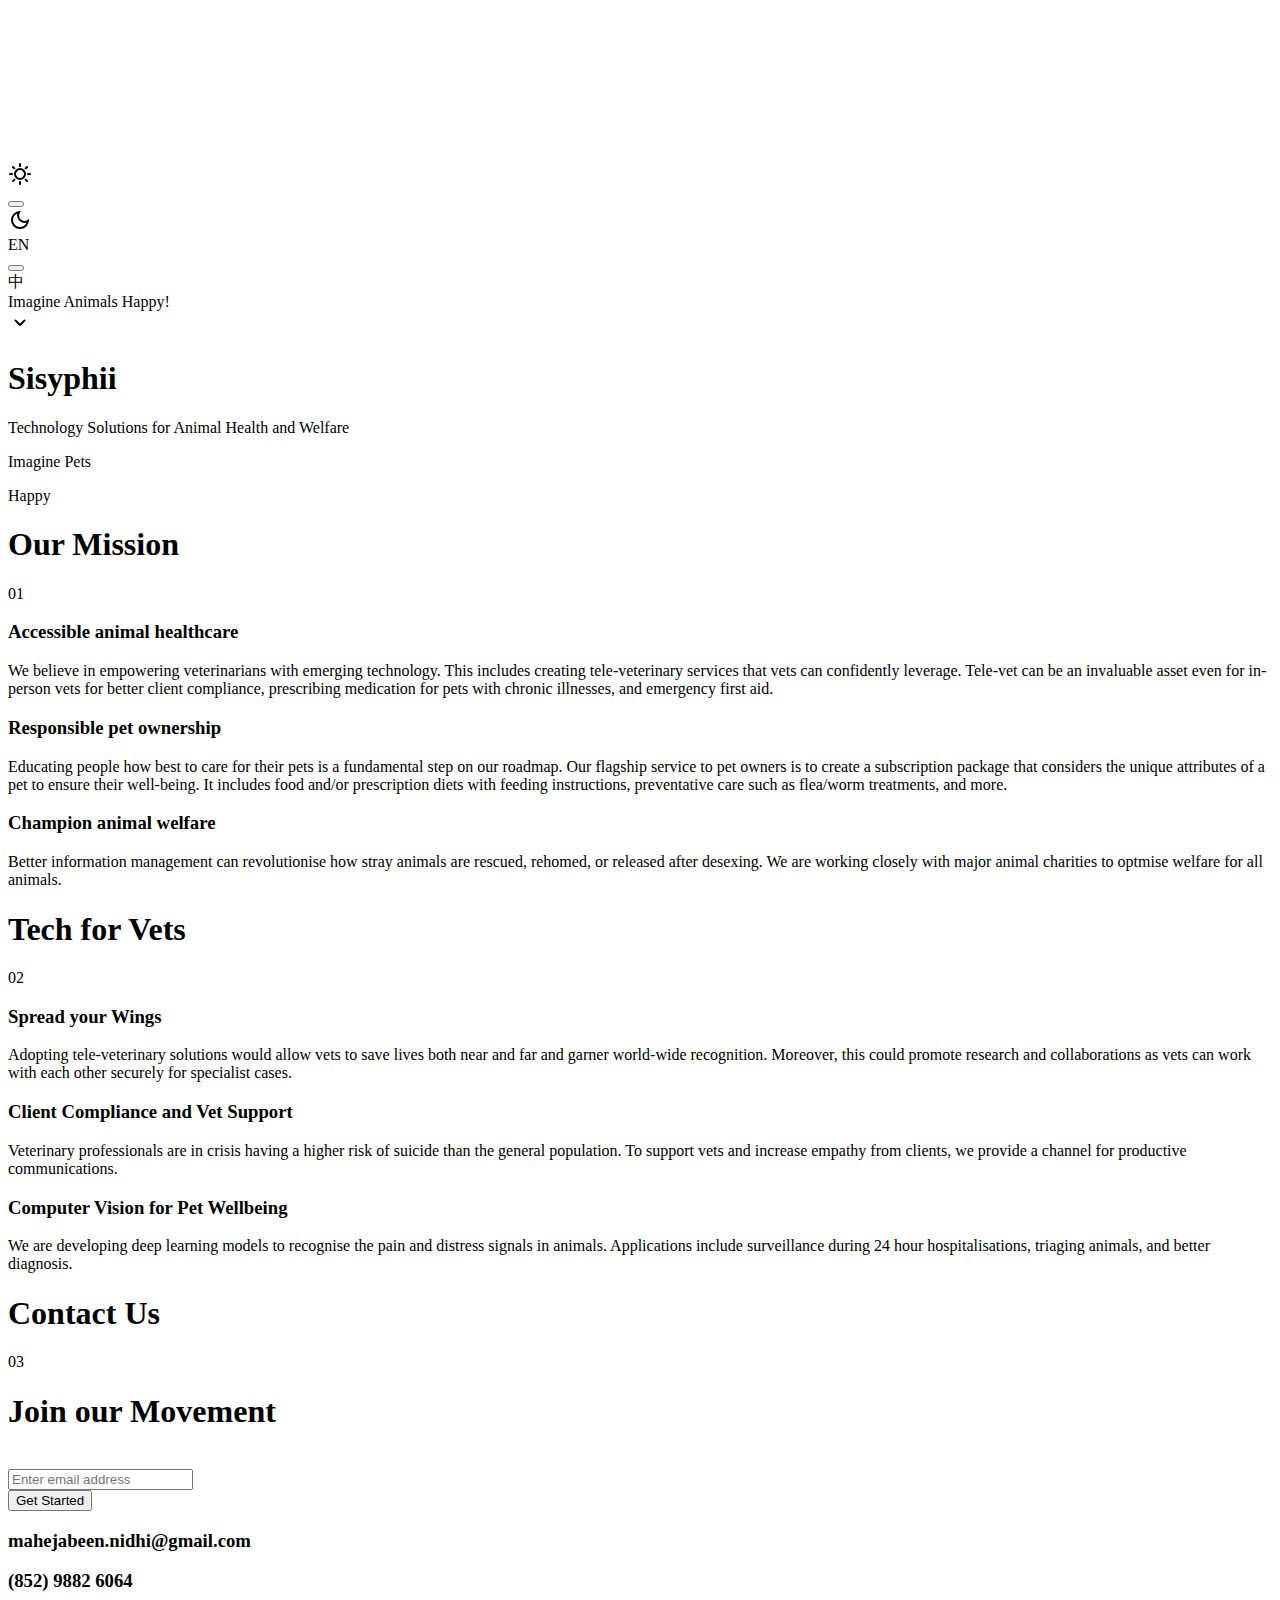
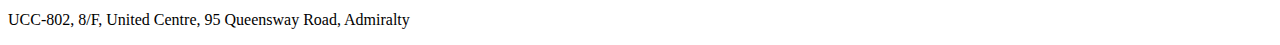
==== vite-project/index.html @ 1070ff17 "Ananda's first commit" ====
<!DOCTYPE html>
<html lang="en">
  <head>
    <meta charset="UTF-8" />
    <link rel="icon" type="image/svg+xml" href="favicon.svg" />
    <meta name="viewport" content="width=device-width, initial-scale=1.0" />
    <title>Sisyphii</title>
  </head>
  <body class="light-theme">
    <div class="experience">
      <canvas class="experience-canvas"></canvas>
    </div>

    <!-- Preloader -->
    <div class="preloader">
      <div class="preloader-wrapper">
        <div class="loading">
          <div class="circle"></div>
          <div class="circle"></div>
          <div class="circle"></div>
        </div>
      </div>
    </div>

    <div class="page" asscroll-container>

      <div class="toggle-bar">
        <div class="sun-wrapper">
          <svg xmlns="http://www.w3.org/2000/svg" height="24" width="24"><path fill="currentColor" d="M12 5Q11.575 5 11.288 4.712Q11 4.425 11 4V2Q11 1.575 11.288 1.287Q11.575 1 12 1Q12.425 1 12.713 1.287Q13 1.575 13 2V4Q13 4.425 12.713 4.712Q12.425 5 12 5ZM16.95 7.05Q16.675 6.775 16.675 6.362Q16.675 5.95 16.95 5.65L18.35 4.225Q18.65 3.925 19.062 3.925Q19.475 3.925 19.775 4.225Q20.05 4.5 20.05 4.925Q20.05 5.35 19.775 5.625L18.35 7.05Q18.075 7.325 17.65 7.325Q17.225 7.325 16.95 7.05ZM20 13Q19.575 13 19.288 12.712Q19 12.425 19 12Q19 11.575 19.288 11.287Q19.575 11 20 11H22Q22.425 11 22.712 11.287Q23 11.575 23 12Q23 12.425 22.712 12.712Q22.425 13 22 13ZM12 23Q11.575 23 11.288 22.712Q11 22.425 11 22V20Q11 19.575 11.288 19.288Q11.575 19 12 19Q12.425 19 12.713 19.288Q13 19.575 13 20V22Q13 22.425 12.713 22.712Q12.425 23 12 23ZM5.65 7.05 4.225 5.65Q3.925 5.35 3.925 4.925Q3.925 4.5 4.225 4.225Q4.5 3.95 4.925 3.95Q5.35 3.95 5.625 4.225L7.05 5.65Q7.325 5.925 7.325 6.35Q7.325 6.775 7.05 7.05Q6.75 7.325 6.35 7.325Q5.95 7.325 5.65 7.05ZM18.35 19.775 16.95 18.35Q16.675 18.05 16.675 17.638Q16.675 17.225 16.95 16.95Q17.225 16.675 17.638 16.675Q18.05 16.675 18.35 16.95L19.775 18.35Q20.075 18.625 20.062 19.05Q20.05 19.475 19.775 19.775Q19.475 20.075 19.05 20.075Q18.625 20.075 18.35 19.775ZM2 13Q1.575 13 1.288 12.712Q1 12.425 1 12Q1 11.575 1.288 11.287Q1.575 11 2 11H4Q4.425 11 4.713 11.287Q5 11.575 5 12Q5 12.425 4.713 12.712Q4.425 13 4 13ZM4.225 19.775Q3.95 19.5 3.95 19.075Q3.95 18.65 4.225 18.375L5.65 16.95Q5.925 16.675 6.338 16.675Q6.75 16.675 7.05 16.95Q7.35 17.25 7.35 17.663Q7.35 18.075 7.05 18.375L5.65 19.775Q5.35 20.075 4.925 20.075Q4.5 20.075 4.225 19.775ZM12 18Q9.5 18 7.75 16.25Q6 14.5 6 12Q6 9.5 7.75 7.75Q9.5 6 12 6Q14.5 6 16.25 7.75Q18 9.5 18 12Q18 14.5 16.25 16.25Q14.5 18 12 18ZM12 16Q13.65 16 14.825 14.825Q16 13.65 16 12Q16 10.35 14.825 9.175Q13.65 8 12 8Q10.35 8 9.175 9.175Q8 10.35 8 12Q8 13.65 9.175 14.825Q10.35 16 12 16Z"/></svg>
        </div>
        <button class="toggle-button">
          <div class="toggle-circle"></div>
        </button>
        <div class="moon-wrapper">
          <svg xmlns="http://www.w3.org/2000/svg" height="24" width="24"><path fill="currentColor" d="M12 21Q8.25 21 5.625 18.375Q3 15.75 3 12Q3 8.25 5.625 5.625Q8.25 3 12 3Q12.35 3 12.688 3.025Q13.025 3.05 13.35 3.1Q12.325 3.825 11.713 4.987Q11.1 6.15 11.1 7.5Q11.1 9.75 12.675 11.325Q14.25 12.9 16.5 12.9Q17.875 12.9 19.025 12.287Q20.175 11.675 20.9 10.65Q20.95 10.975 20.975 11.312Q21 11.65 21 12Q21 15.75 18.375 18.375Q15.75 21 12 21ZM12 19Q14.2 19 15.95 17.788Q17.7 16.575 18.5 14.625Q18 14.75 17.5 14.825Q17 14.9 16.5 14.9Q13.425 14.9 11.262 12.738Q9.1 10.575 9.1 7.5Q9.1 7 9.175 6.5Q9.25 6 9.375 5.5Q7.425 6.3 6.213 8.05Q5 9.8 5 12Q5 14.9 7.05 16.95Q9.1 19 12 19ZM11.75 12.25Q11.75 12.25 11.75 12.25Q11.75 12.25 11.75 12.25Q11.75 12.25 11.75 12.25Q11.75 12.25 11.75 12.25Q11.75 12.25 11.75 12.25Q11.75 12.25 11.75 12.25Q11.75 12.25 11.75 12.25Q11.75 12.25 11.75 12.25Q11.75 12.25 11.75 12.25Q11.75 12.25 11.75 12.25Q11.75 12.25 11.75 12.25Q11.75 12.25 11.75 12.25Z"/></svg>
        </div>
      </div>

      <div class="toggle-bar-language">
        <div class="en-wrapper">
          EN
        </div>
        <button class="toggle-button-language">
          <div class="toggle-circle"></div>
        </button>
        <div class="cn-wrapper">
          中
        </div>
      </div>
      
      <div class="page-wrapper" asscroll>
        <section class="hero">
          <div class="hero-wrapper">

            <!-- Intro Stuff -->
            <div class="intro-text">Imagine Animals Happy!</div>
            <div class="arrow-svg-wrapper">
              <svg xmlns="http://www.w3.org/2000/svg" height="24" width="24"><path fill="currentColor" d="M12 14.95q-.2 0-.375-.063-.175-.062-.325-.212L6.675 10.05q-.275-.275-.262-.688.012-.412.287-.687.275-.275.7-.275.425 0 .7.275l3.9 3.9 3.925-3.925q.275-.275.688-.263.412.013.687.288.275.275.275.7 0 .425-.275.7l-4.6 4.6q-.15.15-.325.212-.175.063-.375.063Z"/></svg>
            </div>

            <div class="hero-main">
              <h1 class="hero-main-title">Sisyphii</h1>
              <p class="hero-main-description">Technology Solutions for Animal Health and Welfare</p>
            </div>

            <div class="hero-second">
              <p class="hero-second-subheading first-sub">Imagine Pets</p>
              <p class="hero-second-subheading second-sub">Happy</p>
            </div>

          </div>
        </section>

        <div class="first-move section-margin"></div>

        <section class="first-section section left">
          <div class="progress-wrapper progress-bar-wrapper-left">
            <div class="progress-bar"></div>
          </div>

          <div class="section-intro-wrapper">
            <h1 class="section-title">
              <span class="section-title-text">Our Mission</span>
              <div class="section-title-decoration styleOne"></div>
              <div class="section-title-decoration styleTwo"></div>
              <div class="section-title-decoration styleThree"></div>
            </h1>
            <span class="section-number">01</span>
          </div>

          <div class="section-detail-wrapper">
            <h3 class="section-heading">Accessible animal healthcare</h3>
            <p class="section-text">We believe in empowering veterinarians with emerging technology. This includes creating tele-veterinary services that vets can confidently leverage. Tele-vet can be an invaluable asset even for in-person vets for better client compliance, prescribing medication for pets with chronic illnesses, and emergency first aid. </p>
            <h3 class="section-heading">Responsible pet ownership</h3>
            <p class="section-text">Educating people how best to care for their pets is a fundamental step on our roadmap. Our flagship service to pet owners is to create a subscription package that considers the unique attributes of a pet to ensure their well-being. It includes food and/or prescription diets with feeding instructions, preventative care such as flea/worm treatments, and more. </p>
            <h3 class="section-heading">Champion animal welfare</h3>
            <p class="section-text">Better information management can revolutionise how stray animals are rescued, rehomed, or released after desexing. We are working closely with major animal charities to optmise welfare for all animals. </p>
          </div>
        </section>

        <div class="second-move section-margin"></div>

        <section class="second-section section right">
          <div class="progress-wrapper progress-bar-wrapper-right">
            <div class="progress-bar blue-background"></div>
          </div>

          <div class="section-intro-wrapper blue-text blue-border">
            <h1 class="section-title blue-text blue-border">
              <span class="section-title-text blue-text">Tech for Vets</span>
              <div class="section-title-decoration styleOne blue-border"></div>
              <div class="section-title-decoration styleTwo blue-border"></div>
              <div class="section-title-decoration styleThree blue-background blue-border"></div>
            </h1>
            <span class="section-number blue-text">02</span>
          </div>

          <div class="section-detail-wrapper">
            <h3 class="section-heading">Spread your Wings</h3>
            <p class="section-text">Adopting tele-veterinary solutions would allow vets to save lives both near and far and garner world-wide recognition. Moreover, this could promote research and collaborations as vets can work with each other securely for specialist cases.</p>
            <h3 class="section-heading">Client Compliance and Vet Support</h3>
            <p class="section-text">Veterinary professionals are in crisis having a higher risk of suicide than the general population. To support vets and increase empathy from clients, we provide a channel for productive communications.</p>
            <h3 class="section-heading">Computer Vision for Pet Wellbeing</h3>
            <p class="section-text">We are developing deep learning models to recognise the pain and distress signals in animals. Applications include surveillance during 24 hour hospitalisations, triaging animals, and better diagnosis.</p>
          </div>
        </section>

        <div class="third-move section-margin"></div>

        <section class="third-section section left">
          <div class="progress-wrapper progress-bar-wrapper-left">
            <div class="progress-bar green-background"></div>
          </div>

          <div class="section-intro-wrapper green-text green-border">
            <h1 class="section-title green-text green-border">
              <span class="section-title-text green-text">Contact Us</span>
              <div class="section-title-decoration styleOne green-border"></div>
              <div class="section-title-decoration styleTwo green-border"></div>
              <div class="section-title-decoration styleThree green-background green-border"></div>
            </h1>
            <span class="section-number green-text">03</span>
          </div>

          <div class="section-intro-wrapper">
            <h1 class="section-title-input green-text">Join our Movement</h1>
            <br>
            <input class="section-title-input green-text" type="text" placeholder="Enter email address" name="mail" required>
            <br>
            <button class="section-title-input green-text">Get Started</button>
          </div>

          <div class="section-detail-wrapper">
            <h3 class="section-heading">mahejabeen.nidhi@gmail.com</h3>
            <h3 class="section-heading">(852) 9882 6064</h3>
            <p class="section-text">UCC-802, 8/F, United Centre, 95 Queensway Road, Admiralty</p>
          </div>
          
        </section>

      </div>
    </div>
    <script type="module" src="/main.js"></script>
  </body>
</html>
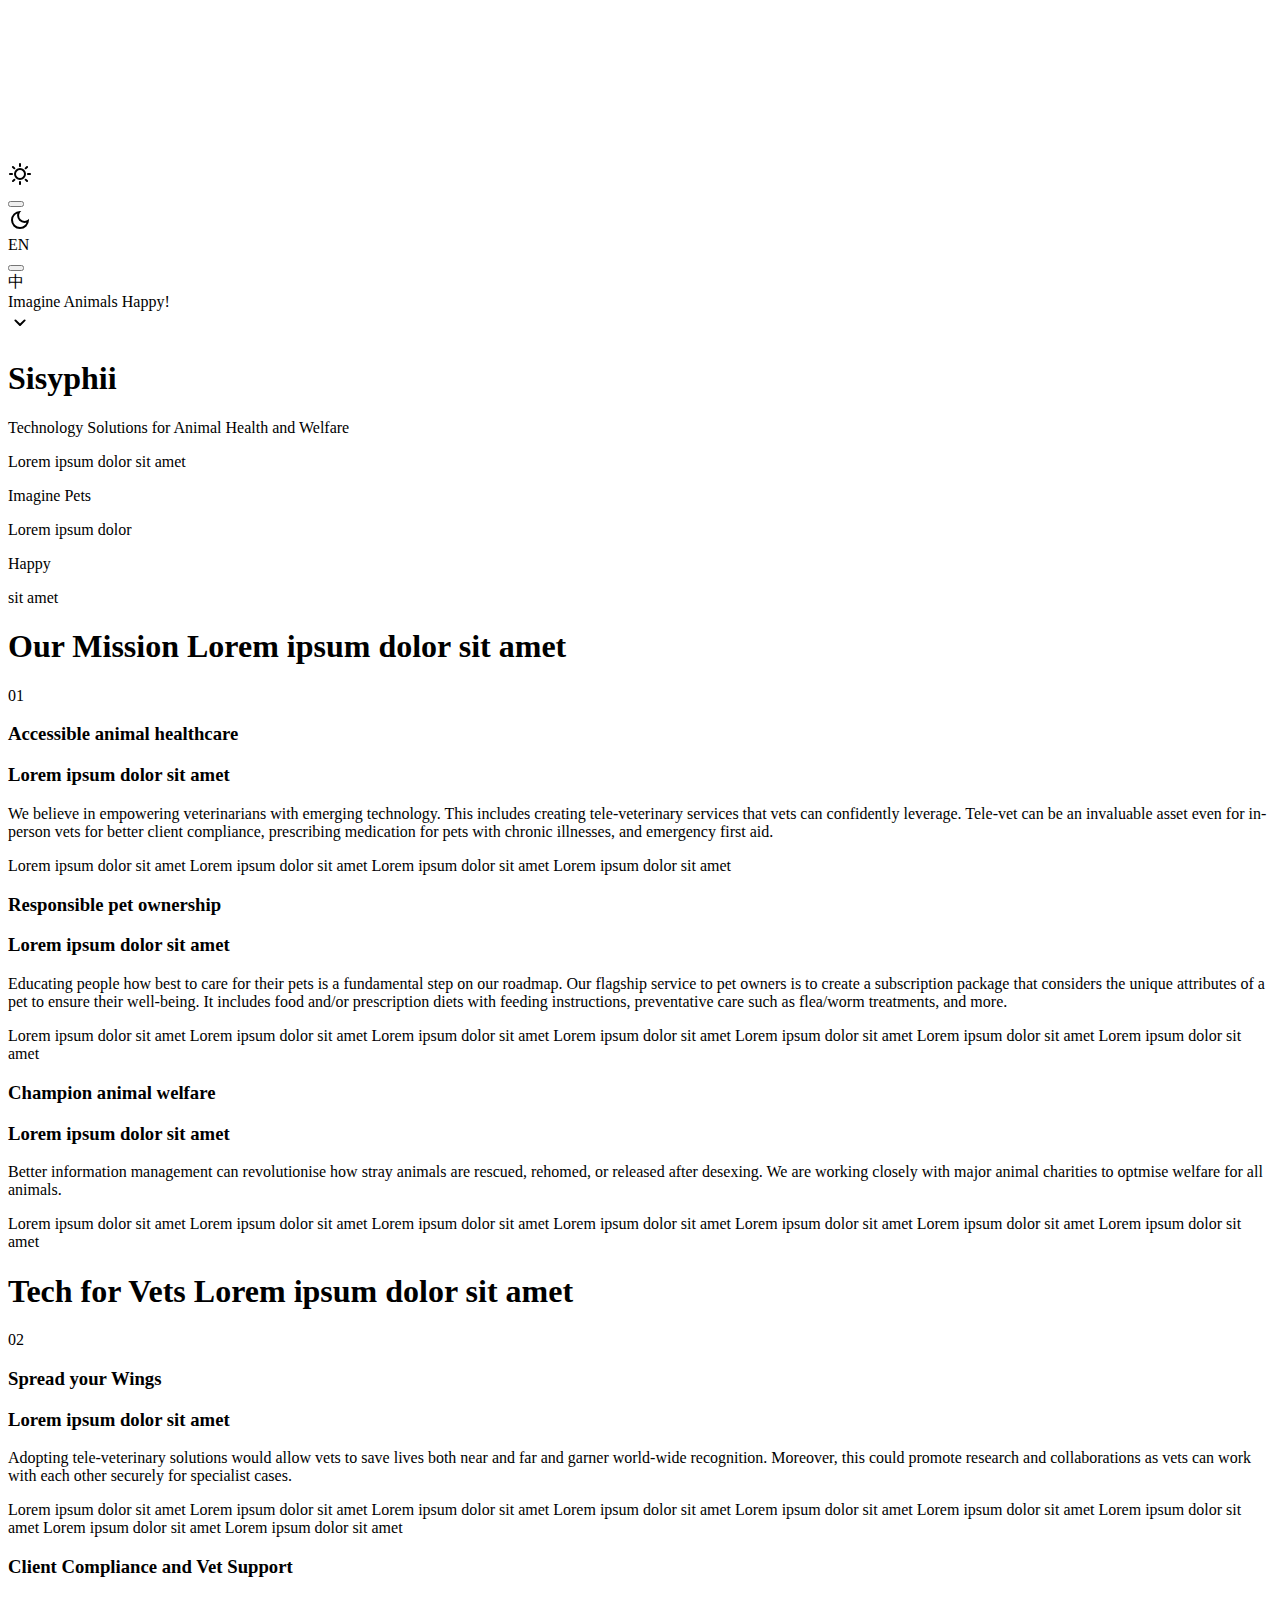
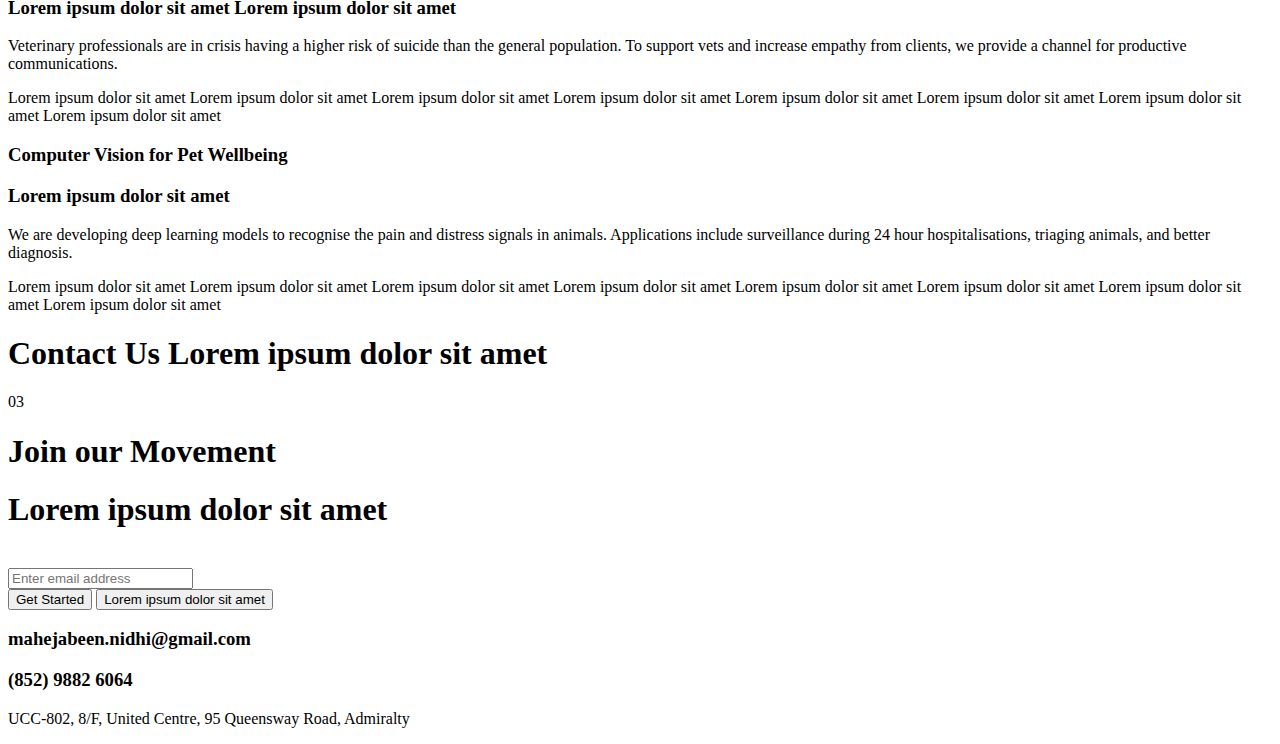
==== commit a8e7323b: "add translate toggle" ====
--- a/vite-project/index.html
+++ b/vite-project/index.html
@@ -6,7 +6,7 @@
     <meta name="viewport" content="width=device-width, initial-scale=1.0" />
     <title>Sisyphii</title>
   </head>
-  <body class="light-theme">
+  <body class="light-theme EN-Lang">
     <div class="experience">
       <canvas class="experience-canvas"></canvas>
     </div>
@@ -41,7 +41,7 @@
           EN
         </div>
         <button class="toggle-button-language">
-          <div class="toggle-circle"></div>
+          <div class="toggle-circle-language"></div>
         </button>
         <div class="cn-wrapper">
           中
@@ -54,18 +54,23 @@
 
             <!-- Intro Stuff -->
             <div class="intro-text">Imagine Animals Happy!</div>
+          
             <div class="arrow-svg-wrapper">
               <svg xmlns="http://www.w3.org/2000/svg" height="24" width="24"><path fill="currentColor" d="M12 14.95q-.2 0-.375-.063-.175-.062-.325-.212L6.675 10.05q-.275-.275-.262-.688.012-.412.287-.687.275-.275.7-.275.425 0 .7.275l3.9 3.9 3.925-3.925q.275-.275.688-.263.412.013.687.288.275.275.275.7 0 .425-.275.7l-4.6 4.6q-.15.15-.325.212-.175.063-.375.063Z"/></svg>
             </div>
 
             <div class="hero-main">
               <h1 class="hero-main-title">Sisyphii</h1>
-              <p class="hero-main-description">Technology Solutions for Animal Health and Welfare</p>
+              <p class="hero-main-description en">Technology Solutions for Animal Health and Welfare</p>
+              <p class="hero-main-description zh">Lorem ipsum dolor sit amet</p>
             </div>
 
             <div class="hero-second">
-              <p class="hero-second-subheading first-sub">Imagine Pets</p>
-              <p class="hero-second-subheading second-sub">Happy</p>
+              <p class="hero-second-subheading first-sub en">Imagine Pets</p>
+              <p class="hero-second-subheading first-sub zh">Lorem ipsum dolor</p>
+
+              <p class="hero-second-subheading second-sub en">Happy</p>
+              <p class="hero-second-subheading second-sub zh">sit amet</p>
             </div>
 
           </div>
@@ -80,7 +85,8 @@
 
           <div class="section-intro-wrapper">
             <h1 class="section-title">
-              <span class="section-title-text">Our Mission</span>
+              <span class="section-title-text en">Our Mission</span>
+              <span class="section-title-text zh">Lorem ipsum dolor sit amet</span>
               <div class="section-title-decoration styleOne"></div>
               <div class="section-title-decoration styleTwo"></div>
               <div class="section-title-decoration styleThree"></div>
@@ -89,12 +95,23 @@
           </div>
 
           <div class="section-detail-wrapper">
-            <h3 class="section-heading">Accessible animal healthcare</h3>
-            <p class="section-text">We believe in empowering veterinarians with emerging technology. This includes creating tele-veterinary services that vets can confidently leverage. Tele-vet can be an invaluable asset even for in-person vets for better client compliance, prescribing medication for pets with chronic illnesses, and emergency first aid. </p>
-            <h3 class="section-heading">Responsible pet ownership</h3>
-            <p class="section-text">Educating people how best to care for their pets is a fundamental step on our roadmap. Our flagship service to pet owners is to create a subscription package that considers the unique attributes of a pet to ensure their well-being. It includes food and/or prescription diets with feeding instructions, preventative care such as flea/worm treatments, and more. </p>
-            <h3 class="section-heading">Champion animal welfare</h3>
-            <p class="section-text">Better information management can revolutionise how stray animals are rescued, rehomed, or released after desexing. We are working closely with major animal charities to optmise welfare for all animals. </p>
+            <h3 class="section-heading en">Accessible animal healthcare</h3>
+            <h3 class="section-heading zh">Lorem ipsum dolor sit amet</h3>
+
+            <p class="section-text en">We believe in empowering veterinarians with emerging technology. This includes creating tele-veterinary services that vets can confidently leverage. Tele-vet can be an invaluable asset even for in-person vets for better client compliance, prescribing medication for pets with chronic illnesses, and emergency first aid. </p>
+            <p class="section-text zh">Lorem ipsum dolor sit amet Lorem ipsum dolor sit amet Lorem ipsum dolor sit amet Lorem ipsum dolor sit amet</p>
+            
+            <h3 class="section-heading en">Responsible pet ownership</h3>
+            <h3 class="section-heading zh">Lorem ipsum dolor sit amet</h3>
+
+            <p class="section-text en">Educating people how best to care for their pets is a fundamental step on our roadmap. Our flagship service to pet owners is to create a subscription package that considers the unique attributes of a pet to ensure their well-being. It includes food and/or prescription diets with feeding instructions, preventative care such as flea/worm treatments, and more. </p>
+            <p class="section-text zh">Lorem ipsum dolor sit amet Lorem ipsum dolor sit amet Lorem ipsum dolor sit amet Lorem ipsum dolor sit amet Lorem ipsum dolor sit amet Lorem ipsum dolor sit amet Lorem ipsum dolor sit amet</p>
+
+            <h3 class="section-heading en">Champion animal welfare</h3>
+            <h3 class="section-heading zh">Lorem ipsum dolor sit amet</h3>
+
+            <p class="section-text en">Better information management can revolutionise how stray animals are rescued, rehomed, or released after desexing. We are working closely with major animal charities to optmise welfare for all animals. </p>
+            <p class="section-text zh">Lorem ipsum dolor sit amet Lorem ipsum dolor sit amet Lorem ipsum dolor sit amet Lorem ipsum dolor sit amet Lorem ipsum dolor sit amet Lorem ipsum dolor sit amet Lorem ipsum dolor sit amet </p>
           </div>
         </section>
 
@@ -107,7 +124,9 @@
 
           <div class="section-intro-wrapper blue-text blue-border">
             <h1 class="section-title blue-text blue-border">
-              <span class="section-title-text blue-text">Tech for Vets</span>
+              <span class="section-title-text blue-text en">Tech for Vets</span>
+              <span class="section-title-text blue-text zh">Lorem ipsum dolor sit amet</span>
+
               <div class="section-title-decoration styleOne blue-border"></div>
               <div class="section-title-decoration styleTwo blue-border"></div>
               <div class="section-title-decoration styleThree blue-background blue-border"></div>
@@ -116,12 +135,23 @@
           </div>
 
           <div class="section-detail-wrapper">
-            <h3 class="section-heading">Spread your Wings</h3>
-            <p class="section-text">Adopting tele-veterinary solutions would allow vets to save lives both near and far and garner world-wide recognition. Moreover, this could promote research and collaborations as vets can work with each other securely for specialist cases.</p>
-            <h3 class="section-heading">Client Compliance and Vet Support</h3>
-            <p class="section-text">Veterinary professionals are in crisis having a higher risk of suicide than the general population. To support vets and increase empathy from clients, we provide a channel for productive communications.</p>
-            <h3 class="section-heading">Computer Vision for Pet Wellbeing</h3>
-            <p class="section-text">We are developing deep learning models to recognise the pain and distress signals in animals. Applications include surveillance during 24 hour hospitalisations, triaging animals, and better diagnosis.</p>
+            <h3 class="section-heading en">Spread your Wings</h3>
+            <h3 class="section-heading zh">Lorem ipsum dolor sit amet</h3>
+
+            <p class="section-text en">Adopting tele-veterinary solutions would allow vets to save lives both near and far and garner world-wide recognition. Moreover, this could promote research and collaborations as vets can work with each other securely for specialist cases.</p>
+            <p class="section-text zh">Lorem ipsum dolor sit amet Lorem ipsum dolor sit amet Lorem ipsum dolor sit amet Lorem ipsum dolor sit amet Lorem ipsum dolor sit amet Lorem ipsum dolor sit amet Lorem ipsum dolor sit amet Lorem ipsum dolor sit amet Lorem ipsum dolor sit amet</p>
+
+            <h3 class="section-heading en">Client Compliance and Vet Support</h3>
+            <h3 class="section-heading zh">Lorem ipsum dolor sit amet Lorem ipsum dolor sit amet</h3>
+
+            <p class="section-text en">Veterinary professionals are in crisis having a higher risk of suicide than the general population. To support vets and increase empathy from clients, we provide a channel for productive communications.</p>
+            <p class="section-text zh">Lorem ipsum dolor sit amet Lorem ipsum dolor sit amet Lorem ipsum dolor sit amet Lorem ipsum dolor sit amet Lorem ipsum dolor sit amet Lorem ipsum dolor sit amet Lorem ipsum dolor sit amet Lorem ipsum dolor sit amet</p>
+
+            <h3 class="section-heading en">Computer Vision for Pet Wellbeing</h3>
+            <h3 class="section-heading zh">Lorem ipsum dolor sit amet</h3>
+
+            <p class="section-text en">We are developing deep learning models to recognise the pain and distress signals in animals. Applications include surveillance during 24 hour hospitalisations, triaging animals, and better diagnosis.</p>
+            <p class="section-text zh">Lorem ipsum dolor sit amet Lorem ipsum dolor sit amet Lorem ipsum dolor sit amet Lorem ipsum dolor sit amet Lorem ipsum dolor sit amet Lorem ipsum dolor sit amet Lorem ipsum dolor sit amet Lorem ipsum dolor sit amet</p>
           </div>
         </section>
 
@@ -134,7 +164,9 @@
 
           <div class="section-intro-wrapper green-text green-border">
             <h1 class="section-title green-text green-border">
-              <span class="section-title-text green-text">Contact Us</span>
+              <span class="section-title-text green-text en">Contact Us</span>
+              <span class="section-title-text green-text zh">Lorem ipsum dolor sit amet</span>
+
               <div class="section-title-decoration styleOne green-border"></div>
               <div class="section-title-decoration styleTwo green-border"></div>
               <div class="section-title-decoration styleThree green-background green-border"></div>
@@ -143,11 +175,13 @@
           </div>
 
           <div class="section-intro-wrapper">
-            <h1 class="section-title-input green-text">Join our Movement</h1>
+            <h1 class="section-title-input green-text en">Join our Movement</h1>
+            <h1 class="section-title-input green-text zh">Lorem ipsum dolor sit amet</h1>
             <br>
             <input class="section-title-input green-text" type="text" placeholder="Enter email address" name="mail" required>
             <br>
-            <button class="section-title-input green-text">Get Started</button>
+            <button class="section-title-input green-text en">Get Started</button>
+            <button class="section-title-input green-text zh">Lorem ipsum dolor sit amet</button>
           </div>
 
           <div class="section-detail-wrapper">
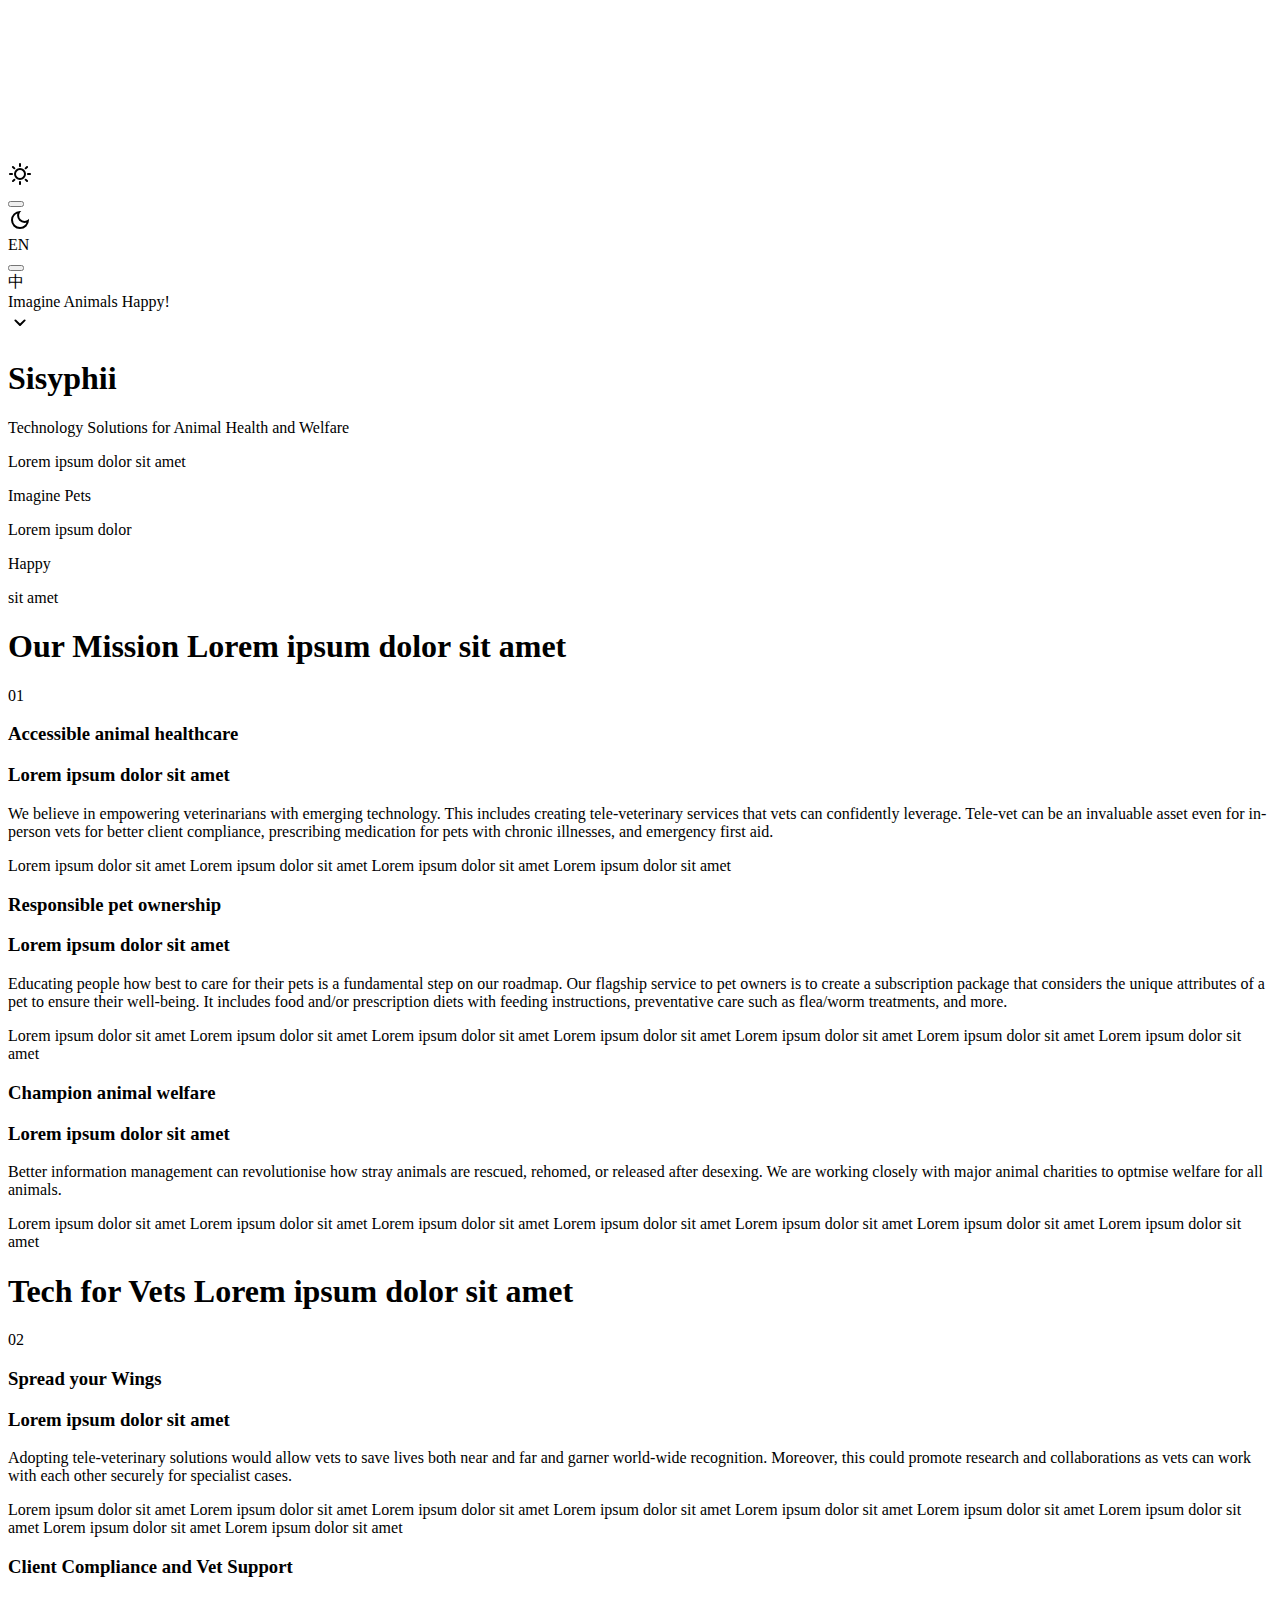
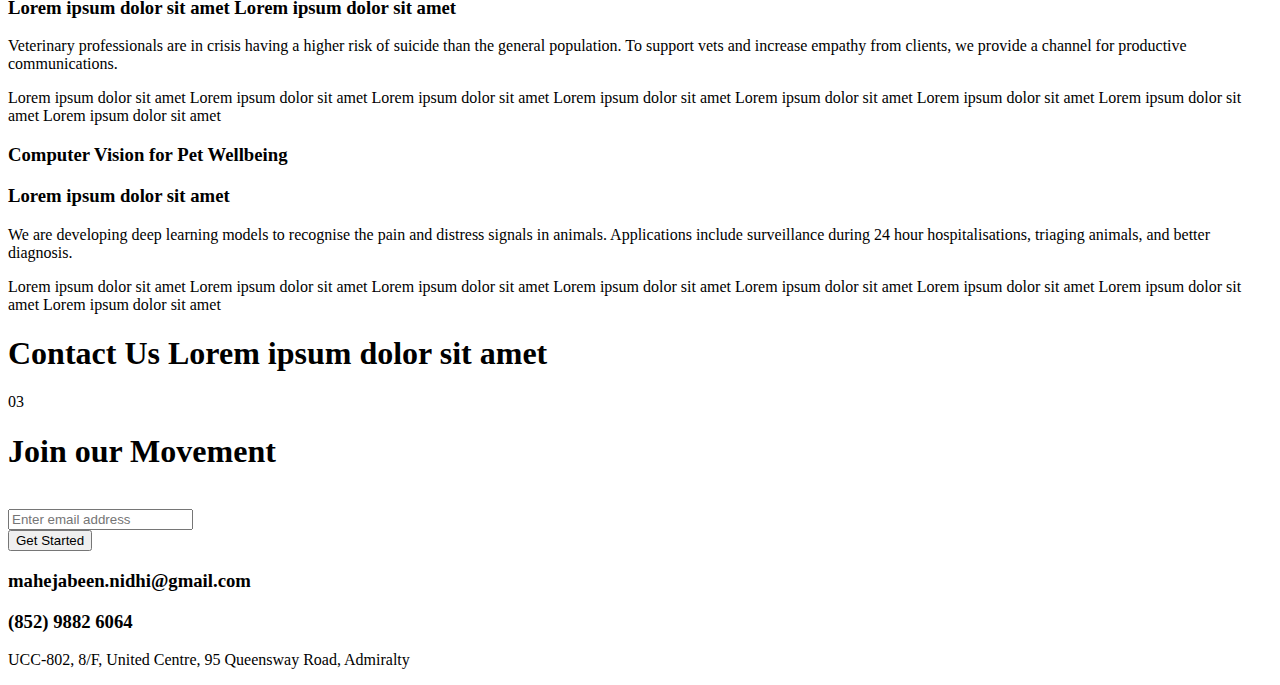
==== commit e849af56: "modify input padding & responsivity" ====
--- a/vite-project/index.html
+++ b/vite-project/index.html
@@ -23,7 +23,6 @@
     </div>
 
     <div class="page" asscroll-container>
-
       <div class="toggle-bar">
         <div class="sun-wrapper">
           <svg xmlns="http://www.w3.org/2000/svg" height="24" width="24"><path fill="currentColor" d="M12 5Q11.575 5 11.288 4.712Q11 4.425 11 4V2Q11 1.575 11.288 1.287Q11.575 1 12 1Q12.425 1 12.713 1.287Q13 1.575 13 2V4Q13 4.425 12.713 4.712Q12.425 5 12 5ZM16.95 7.05Q16.675 6.775 16.675 6.362Q16.675 5.95 16.95 5.65L18.35 4.225Q18.65 3.925 19.062 3.925Q19.475 3.925 19.775 4.225Q20.05 4.5 20.05 4.925Q20.05 5.35 19.775 5.625L18.35 7.05Q18.075 7.325 17.65 7.325Q17.225 7.325 16.95 7.05ZM20 13Q19.575 13 19.288 12.712Q19 12.425 19 12Q19 11.575 19.288 11.287Q19.575 11 20 11H22Q22.425 11 22.712 11.287Q23 11.575 23 12Q23 12.425 22.712 12.712Q22.425 13 22 13ZM12 23Q11.575 23 11.288 22.712Q11 22.425 11 22V20Q11 19.575 11.288 19.288Q11.575 19 12 19Q12.425 19 12.713 19.288Q13 19.575 13 20V22Q13 22.425 12.713 22.712Q12.425 23 12 23ZM5.65 7.05 4.225 5.65Q3.925 5.35 3.925 4.925Q3.925 4.5 4.225 4.225Q4.5 3.95 4.925 3.95Q5.35 3.95 5.625 4.225L7.05 5.65Q7.325 5.925 7.325 6.35Q7.325 6.775 7.05 7.05Q6.75 7.325 6.35 7.325Q5.95 7.325 5.65 7.05ZM18.35 19.775 16.95 18.35Q16.675 18.05 16.675 17.638Q16.675 17.225 16.95 16.95Q17.225 16.675 17.638 16.675Q18.05 16.675 18.35 16.95L19.775 18.35Q20.075 18.625 20.062 19.05Q20.05 19.475 19.775 19.775Q19.475 20.075 19.05 20.075Q18.625 20.075 18.35 19.775ZM2 13Q1.575 13 1.288 12.712Q1 12.425 1 12Q1 11.575 1.288 11.287Q1.575 11 2 11H4Q4.425 11 4.713 11.287Q5 11.575 5 12Q5 12.425 4.713 12.712Q4.425 13 4 13ZM4.225 19.775Q3.95 19.5 3.95 19.075Q3.95 18.65 4.225 18.375L5.65 16.95Q5.925 16.675 6.338 16.675Q6.75 16.675 7.05 16.95Q7.35 17.25 7.35 17.663Q7.35 18.075 7.05 18.375L5.65 19.775Q5.35 20.075 4.925 20.075Q4.5 20.075 4.225 19.775ZM12 18Q9.5 18 7.75 16.25Q6 14.5 6 12Q6 9.5 7.75 7.75Q9.5 6 12 6Q14.5 6 16.25 7.75Q18 9.5 18 12Q18 14.5 16.25 16.25Q14.5 18 12 18ZM12 16Q13.65 16 14.825 14.825Q16 13.65 16 12Q16 10.35 14.825 9.175Q13.65 8 12 8Q10.35 8 9.175 9.175Q8 10.35 8 12Q8 13.65 9.175 14.825Q10.35 16 12 16Z"/></svg>
@@ -47,7 +46,6 @@
           中
         </div>
       </div>
-      
       <div class="page-wrapper" asscroll>
         <section class="hero">
           <div class="hero-wrapper">
@@ -176,12 +174,13 @@
 
           <div class="section-intro-wrapper">
             <h1 class="section-title-input green-text en">Join our Movement</h1>
-            <h1 class="section-title-input green-text zh">Lorem ipsum dolor sit amet</h1>
+            <h1 class="section-title-input green-text zh" style="display: none">Lorem ipsum dolor sit amet</h1>
             <br>
-            <input class="section-title-input green-text" type="text" placeholder="Enter email address" name="mail" required>
+            <input class="section-title-input green-text en" type="text" placeholder="Enter email address" name="mail" required>
+            <input class="section-title-input green-text zh" type="text" placeholder="Lorem ipsum dolor sit" name="mail" style="display: none" required>
             <br>
             <button class="section-title-input green-text en">Get Started</button>
-            <button class="section-title-input green-text zh">Lorem ipsum dolor sit amet</button>
+            <button class="section-title-input green-text zh" style="display: none">Lorem ipsum</button>
           </div>
 
           <div class="section-detail-wrapper">
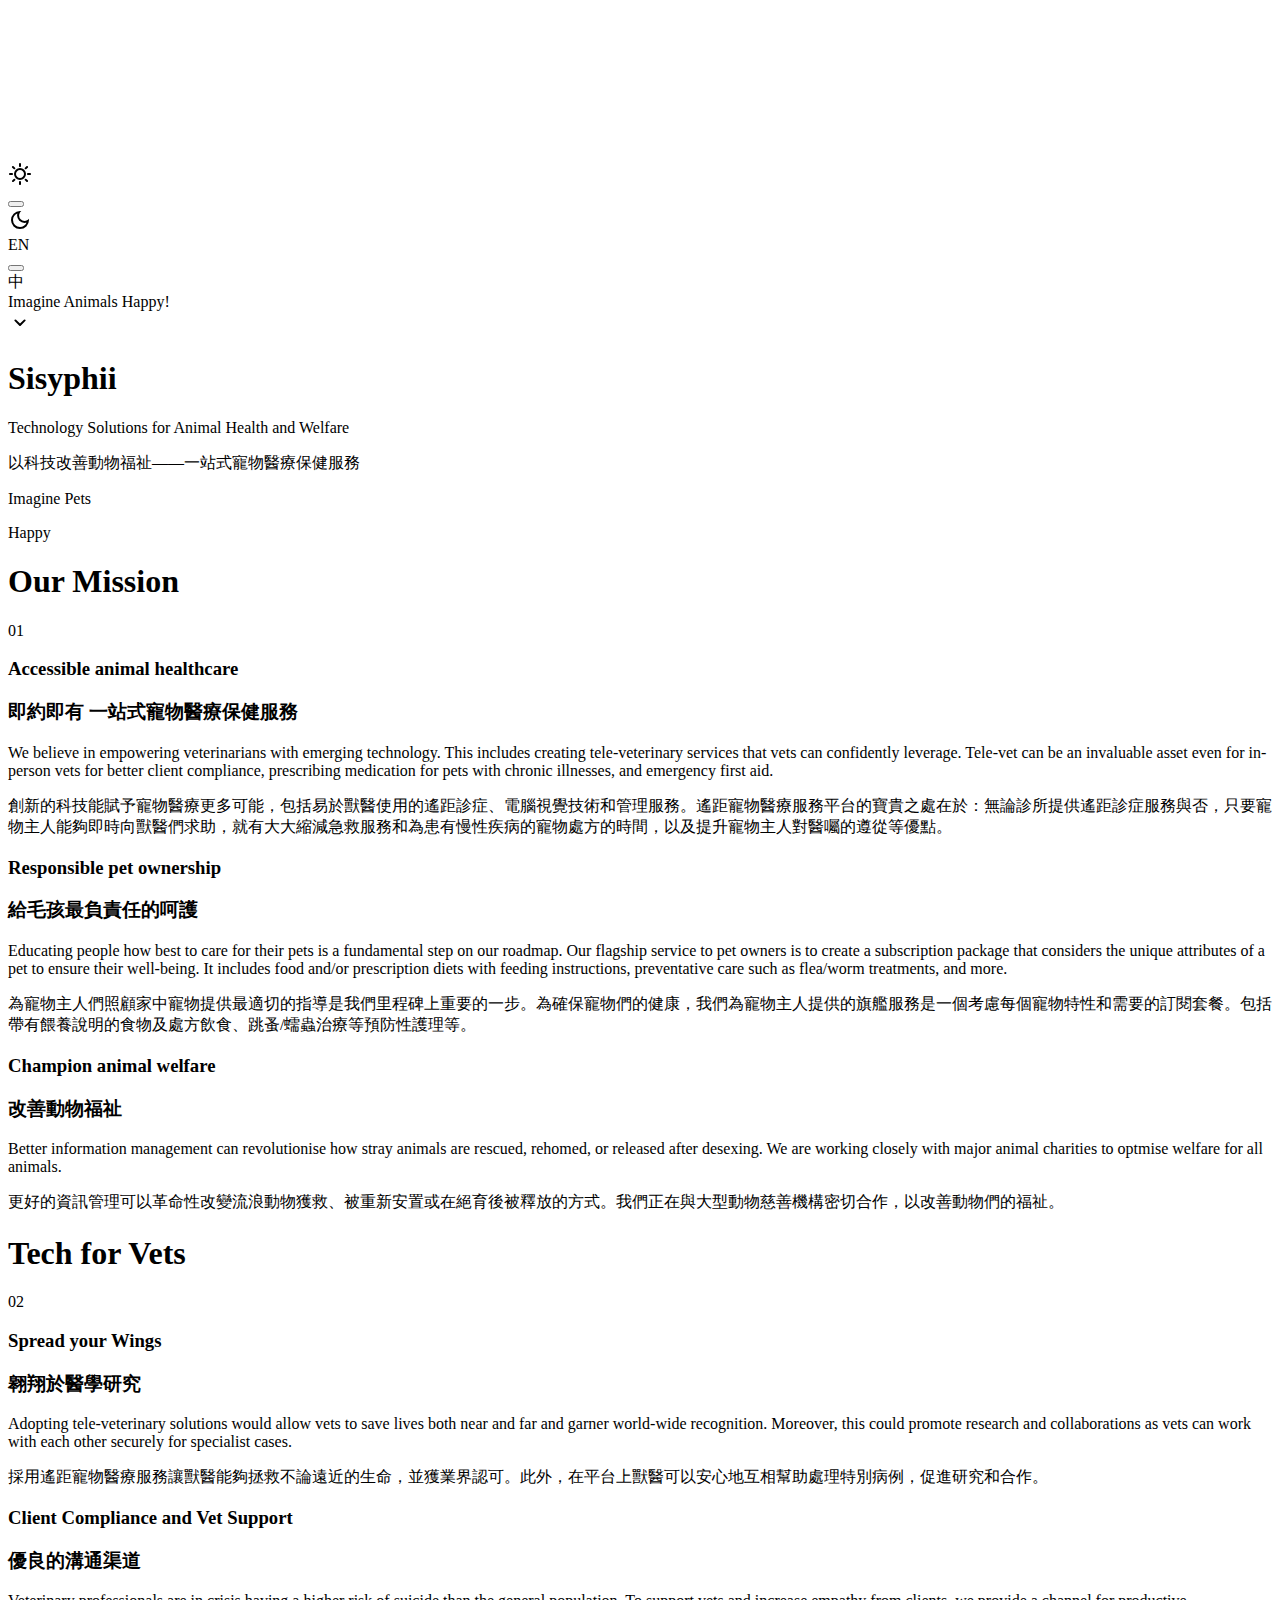
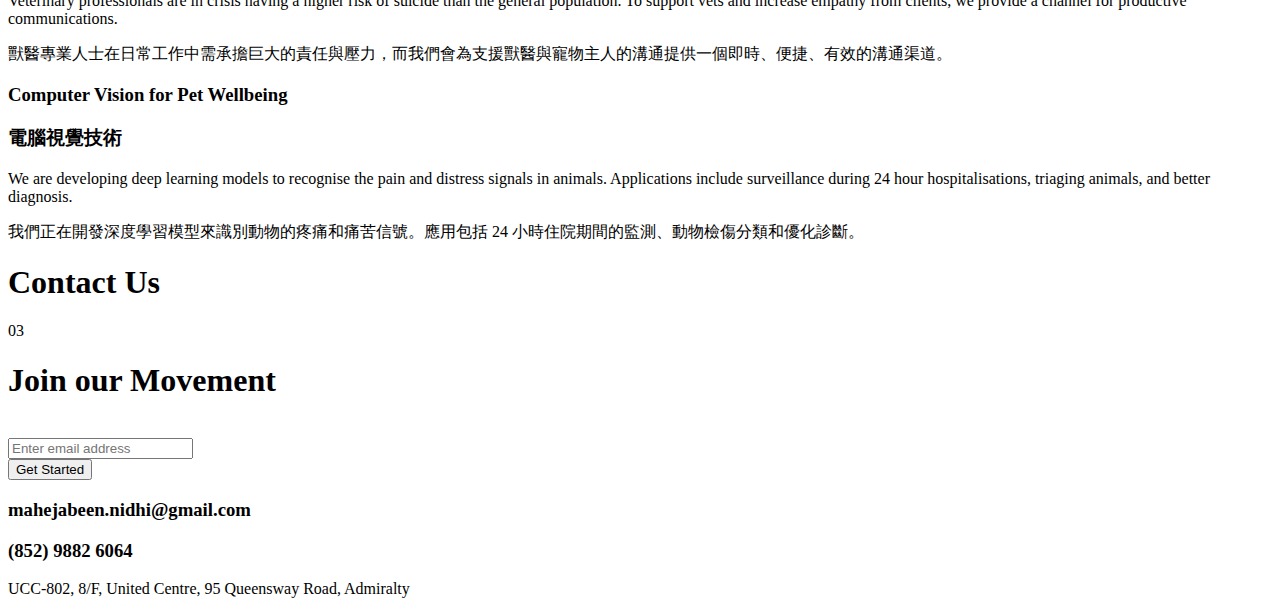
==== commit b9ce225d: "Update translated text" ====
--- a/vite-project/index.html
+++ b/vite-project/index.html
@@ -60,15 +60,13 @@
             <div class="hero-main">
               <h1 class="hero-main-title">Sisyphii</h1>
               <p class="hero-main-description en">Technology Solutions for Animal Health and Welfare</p>
-              <p class="hero-main-description zh">Lorem ipsum dolor sit amet</p>
+              <p class="hero-main-description zh">以科技改善動物福祉——一站式寵物醫療保健服務</p>
             </div>
 
             <div class="hero-second">
-              <p class="hero-second-subheading first-sub en">Imagine Pets</p>
-              <p class="hero-second-subheading first-sub zh">Lorem ipsum dolor</p>
-
-              <p class="hero-second-subheading second-sub en">Happy</p>
-              <p class="hero-second-subheading second-sub zh">sit amet</p>
+              <p class="hero-second-subheading first-sub">Imagine Pets</p>
+              <p class="hero-second-subheading second-sub">Happy</p>
+              
             </div>
 
           </div>
@@ -84,7 +82,7 @@
           <div class="section-intro-wrapper">
             <h1 class="section-title">
               <span class="section-title-text en">Our Mission</span>
-              <span class="section-title-text zh">Lorem ipsum dolor sit amet</span>
+              <span class="section-title-text zh" style="display: none">我們的願景</span>
               <div class="section-title-decoration styleOne"></div>
               <div class="section-title-decoration styleTwo"></div>
               <div class="section-title-decoration styleThree"></div>
@@ -94,22 +92,22 @@
 
           <div class="section-detail-wrapper">
             <h3 class="section-heading en">Accessible animal healthcare</h3>
-            <h3 class="section-heading zh">Lorem ipsum dolor sit amet</h3>
+            <h3 class="section-heading zh">即約即有 一站式寵物醫療保健服務</h3>
 
             <p class="section-text en">We believe in empowering veterinarians with emerging technology. This includes creating tele-veterinary services that vets can confidently leverage. Tele-vet can be an invaluable asset even for in-person vets for better client compliance, prescribing medication for pets with chronic illnesses, and emergency first aid. </p>
-            <p class="section-text zh">Lorem ipsum dolor sit amet Lorem ipsum dolor sit amet Lorem ipsum dolor sit amet Lorem ipsum dolor sit amet</p>
+            <p class="section-text zh">創新的科技能賦予寵物醫療更多可能，包括易於獸醫使用的遙距診症、電腦視覺技術和管理服務。遙距寵物醫療服務平台的寶貴之處在於：無論診所提供遙距診症服務與否，只要寵物主人能夠即時向獸醫們求助，就有大大縮減急救服務和為患有慢性疾病的寵物處方的時間，以及提升寵物主人對醫囑的遵從等優點。	</p>
             
             <h3 class="section-heading en">Responsible pet ownership</h3>
-            <h3 class="section-heading zh">Lorem ipsum dolor sit amet</h3>
+            <h3 class="section-heading zh">給毛孩最負責任的呵護</h3>
 
             <p class="section-text en">Educating people how best to care for their pets is a fundamental step on our roadmap. Our flagship service to pet owners is to create a subscription package that considers the unique attributes of a pet to ensure their well-being. It includes food and/or prescription diets with feeding instructions, preventative care such as flea/worm treatments, and more. </p>
-            <p class="section-text zh">Lorem ipsum dolor sit amet Lorem ipsum dolor sit amet Lorem ipsum dolor sit amet Lorem ipsum dolor sit amet Lorem ipsum dolor sit amet Lorem ipsum dolor sit amet Lorem ipsum dolor sit amet</p>
+            <p class="section-text zh">為寵物主人們照顧家中寵物提供最適切的指導是我們里程碑上重要的一步。為確保寵物們的健康，我們為寵物主人提供的旗艦服務是一個考慮每個寵物特性和需要的訂閱套餐。包括帶有餵養說明的食物及處方飲食、跳蚤/蠕蟲治療等預防性護理等。</p>
 
             <h3 class="section-heading en">Champion animal welfare</h3>
-            <h3 class="section-heading zh">Lorem ipsum dolor sit amet</h3>
+            <h3 class="section-heading zh">改善動物福祉</h3>
 
             <p class="section-text en">Better information management can revolutionise how stray animals are rescued, rehomed, or released after desexing. We are working closely with major animal charities to optmise welfare for all animals. </p>
-            <p class="section-text zh">Lorem ipsum dolor sit amet Lorem ipsum dolor sit amet Lorem ipsum dolor sit amet Lorem ipsum dolor sit amet Lorem ipsum dolor sit amet Lorem ipsum dolor sit amet Lorem ipsum dolor sit amet </p>
+            <p class="section-text zh">更好的資訊管理可以革命性改變流浪動物獲救、被重新安置或在絕育後被釋放的方式。我們正在與大型動物慈善機構密切合作，以改善動物們的福祉。</p>
           </div>
         </section>
 
@@ -123,7 +121,7 @@
           <div class="section-intro-wrapper blue-text blue-border">
             <h1 class="section-title blue-text blue-border">
               <span class="section-title-text blue-text en">Tech for Vets</span>
-              <span class="section-title-text blue-text zh">Lorem ipsum dolor sit amet</span>
+              <span class="section-title-text blue-text zh" style="display: none">我們支援獸醫的技術</span>
 
               <div class="section-title-decoration styleOne blue-border"></div>
               <div class="section-title-decoration styleTwo blue-border"></div>
@@ -134,22 +132,22 @@
 
           <div class="section-detail-wrapper">
             <h3 class="section-heading en">Spread your Wings</h3>
-            <h3 class="section-heading zh">Lorem ipsum dolor sit amet</h3>
+            <h3 class="section-heading zh">翱翔於醫學研究</h3>
 
             <p class="section-text en">Adopting tele-veterinary solutions would allow vets to save lives both near and far and garner world-wide recognition. Moreover, this could promote research and collaborations as vets can work with each other securely for specialist cases.</p>
-            <p class="section-text zh">Lorem ipsum dolor sit amet Lorem ipsum dolor sit amet Lorem ipsum dolor sit amet Lorem ipsum dolor sit amet Lorem ipsum dolor sit amet Lorem ipsum dolor sit amet Lorem ipsum dolor sit amet Lorem ipsum dolor sit amet Lorem ipsum dolor sit amet</p>
+            <p class="section-text zh">採用遙距寵物醫療服務讓獸醫能夠拯救不論遠近的生命，並獲業界認可。此外，在平台上獸醫可以安心地互相幫助處理特別病例，促進研究和合作。</p>
 
             <h3 class="section-heading en">Client Compliance and Vet Support</h3>
-            <h3 class="section-heading zh">Lorem ipsum dolor sit amet Lorem ipsum dolor sit amet</h3>
+            <h3 class="section-heading zh">優良的溝通渠道</h3>
 
             <p class="section-text en">Veterinary professionals are in crisis having a higher risk of suicide than the general population. To support vets and increase empathy from clients, we provide a channel for productive communications.</p>
-            <p class="section-text zh">Lorem ipsum dolor sit amet Lorem ipsum dolor sit amet Lorem ipsum dolor sit amet Lorem ipsum dolor sit amet Lorem ipsum dolor sit amet Lorem ipsum dolor sit amet Lorem ipsum dolor sit amet Lorem ipsum dolor sit amet</p>
+            <p class="section-text zh">獸醫專業人士在日常工作中需承擔巨大的責任與壓力，而我們會為支援獸醫與寵物主人的溝通提供一個即時、便捷、有效的溝通渠道。</p>
 
             <h3 class="section-heading en">Computer Vision for Pet Wellbeing</h3>
-            <h3 class="section-heading zh">Lorem ipsum dolor sit amet</h3>
+            <h3 class="section-heading zh">電腦視覺技術</h3>
 
             <p class="section-text en">We are developing deep learning models to recognise the pain and distress signals in animals. Applications include surveillance during 24 hour hospitalisations, triaging animals, and better diagnosis.</p>
-            <p class="section-text zh">Lorem ipsum dolor sit amet Lorem ipsum dolor sit amet Lorem ipsum dolor sit amet Lorem ipsum dolor sit amet Lorem ipsum dolor sit amet Lorem ipsum dolor sit amet Lorem ipsum dolor sit amet Lorem ipsum dolor sit amet</p>
+            <p class="section-text zh">我們正在開發深度學習模型來識別動物的疼痛和痛苦信號。應用包括 24 小時住院期間的監測、動物檢傷分類和優化診斷。</p>
           </div>
         </section>
 
@@ -163,7 +161,7 @@
           <div class="section-intro-wrapper green-text green-border">
             <h1 class="section-title green-text green-border">
               <span class="section-title-text green-text en">Contact Us</span>
-              <span class="section-title-text green-text zh">Lorem ipsum dolor sit amet</span>
+              <span class="section-title-text green-text zh" style="display: none">聯繫我們</span>
 
               <div class="section-title-decoration styleOne green-border"></div>
               <div class="section-title-decoration styleTwo green-border"></div>
@@ -174,13 +172,13 @@
 
           <div class="section-intro-wrapper">
             <h1 class="section-title-input green-text en">Join our Movement</h1>
-            <h1 class="section-title-input green-text zh" style="display: none">Lorem ipsum dolor sit amet</h1>
+            <h1 class="section-title-input green-text zh" style="display: none">加入我們，一起呵護你的寵物</h1>
             <br>
             <input class="section-title-input green-text en" type="text" placeholder="Enter email address" name="mail" required>
-            <input class="section-title-input green-text zh" type="text" placeholder="Lorem ipsum dolor sit" name="mail" style="display: none" required>
+            <input class="section-title-input green-text zh" type="text" placeholder="請輸入電郵地址" name="mail" style="display: none" required>
             <br>
             <button class="section-title-input green-text en">Get Started</button>
-            <button class="section-title-input green-text zh" style="display: none">Lorem ipsum</button>
+            <button class="section-title-input green-text zh" style="display: none">立即行動</button>
           </div>
 
           <div class="section-detail-wrapper">
